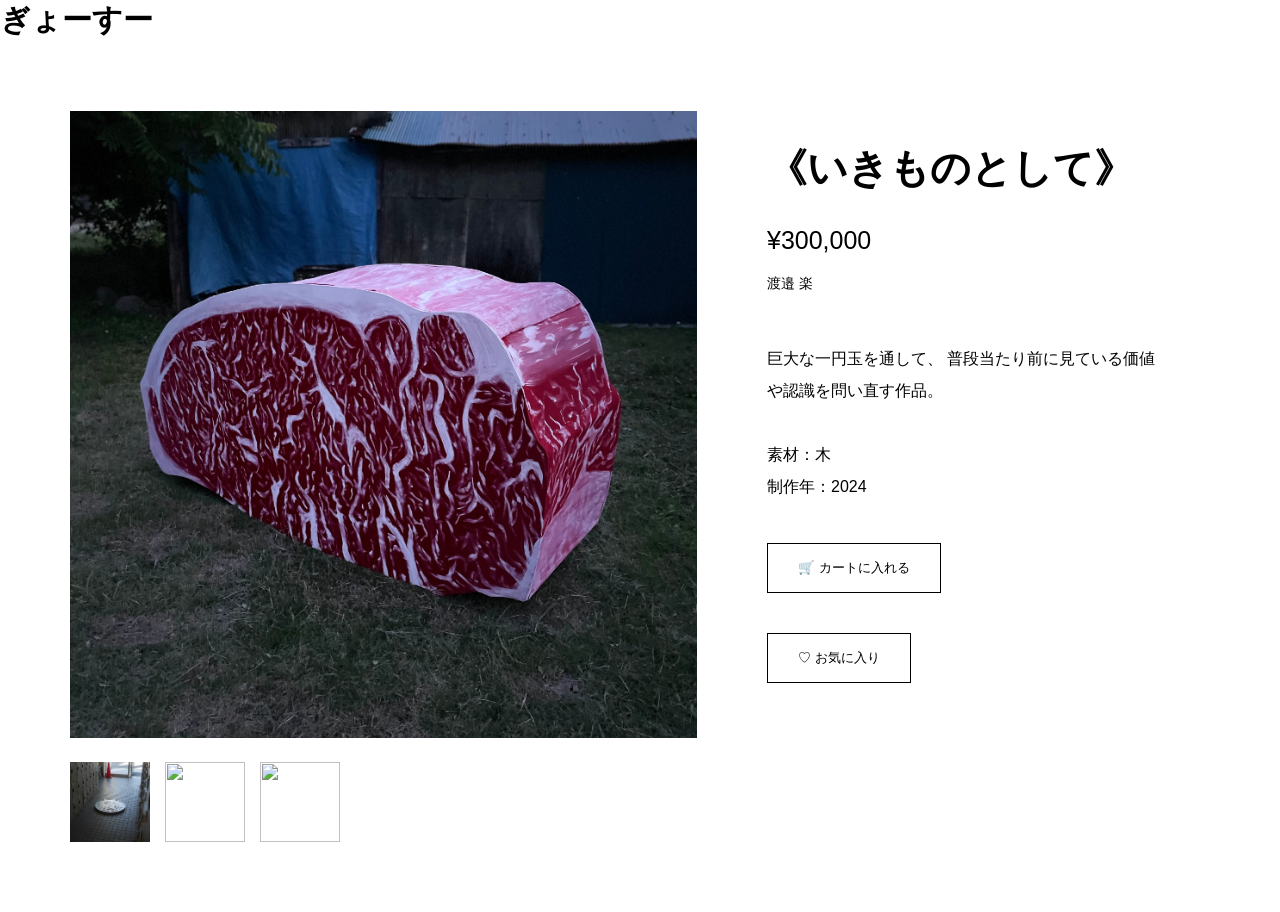
==== work1.html @ bd15546a "Update work1.html" ====
<!DOCTYPE html>
<html lang="ja">
<head>
<meta charset="UTF-8">
<meta name="viewport" content="width=device-width, initial-scale=1.0">
<title>いきものとして</title>

<style>

body, html {
  margin: 0;
  padding: 0;
  font-family: "Helvetica", sans-serif;
  background: #fff;
  color: #000;
  overflow-x: hidden;
}

.logo {
  top: 20px;
  left: 50%;
  transform:translateX(-50%);
  font-size: 30px;
  font-weight: bold;
  z-index: 950;
  color: #000;
  text-decoration: none;
}


.container{
display:flex;
gap:70px;
padding:70px;
align-items:flex-start;
}

.gallery{
width:55%;
}

.main-image{
width:100%;
aspect-ratio:1 / 1;
object-fit:cover;
}

.thumbnail-area{
display:flex;
gap:15px;
margin-top:20px;
}

.thumbnail{
width:80px;
height:80px;
object-fit:cover;
cursor:pointer;
}

.info{
flex:1;
padding-top:30px;
}

.title{
font-size:40px;
font-weight:bold;
margin-bottom:30px;
}

.price{
font-size:25px;
margin-bottom:20px;
}

.artist{
font-size:14px;
margin-bottom:50px;
}

.description{
line-height:2;
max-width:400px;
}

button{
padding:15px 30px;
margin-top:40px;
background:white;
border:1px solid black;
cursor:pointer;
}

</style>
</head>

<body>

<header>
<a href="index.html" class="logo">ぎょーすー</a>
</header>

<div class="container">

<div class="gallery">

<img id="mainImage" class="main-image" src="img1.jpg">

<div class="thumbnail-area">

<img class="thumbnail" src="../img2.jpg" onclick="changeImage('../img2.jpg')">

<img class="thumbnail" src="../img2_2.jpg" onclick="changeImage('../img2_2.jpg')">

<img class="thumbnail" src="../img2_3.jpg" onclick="changeImage('../img2_3.jpg')">

</div>

</div>


<div class="info">

<div class="title">
《いきものとして》
</div>

<div class="price">
¥300,000
</div>

<div class="artist">
渡邉 楽
</div>

<div class="description">
巨大な一円玉を通して、
普段当たり前に見ている価値や認識を問い直す作品。
<br><br>
素材：木
<br>
制作年：2024
</div>

<button>
🛒 カートに入れる
</button>

<br>

<button>
♡ お気に入り
</button>

</div>

</div>


<script>

function changeImage(src){
document.getElementById("mainImage").src = src;
}
@media(max-width:800px){

.container{
display:flex;
flex-direction:column;
gap:30px;
padding:30px;
}

.gallery{
width:100%;
}

.main-image{
width:100%;
aspect-ratio:1 / 1;
}

.thumbnail-area{
gap:10px;
margin-top:15px;
}

.thumbnail{
width:60px;
height:60px;
}

.info{
padding-top:0;
}

.title{
font-size:30px;
margin-bottom:20px;
}

.price{
font-size:22px;
margin-bottom:15px;
}

.artist{
font-size:14px;
margin-bottom:30px;
}

.description{
line-height:1.8;
}

button{
width:100%;
}

}
</script>

</body>
</html>
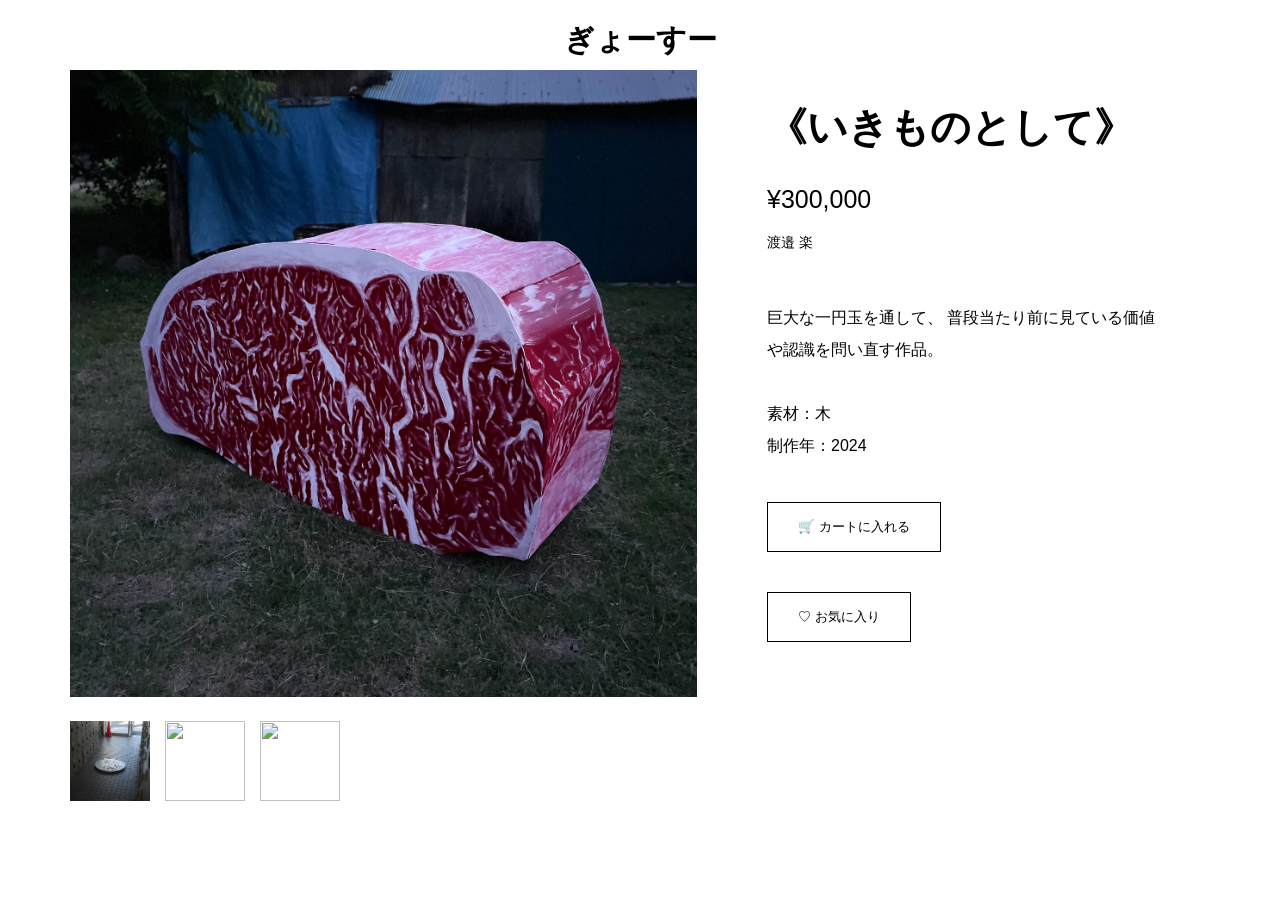
==== commit 7bca70cc: "Update work1.html" ====
--- a/work1.html
+++ b/work1.html
@@ -17,6 +17,7 @@
 }
 
 .logo {
+  position:absolute;
   top: 20px;
   left: 50%;
   transform:translateX(-50%);
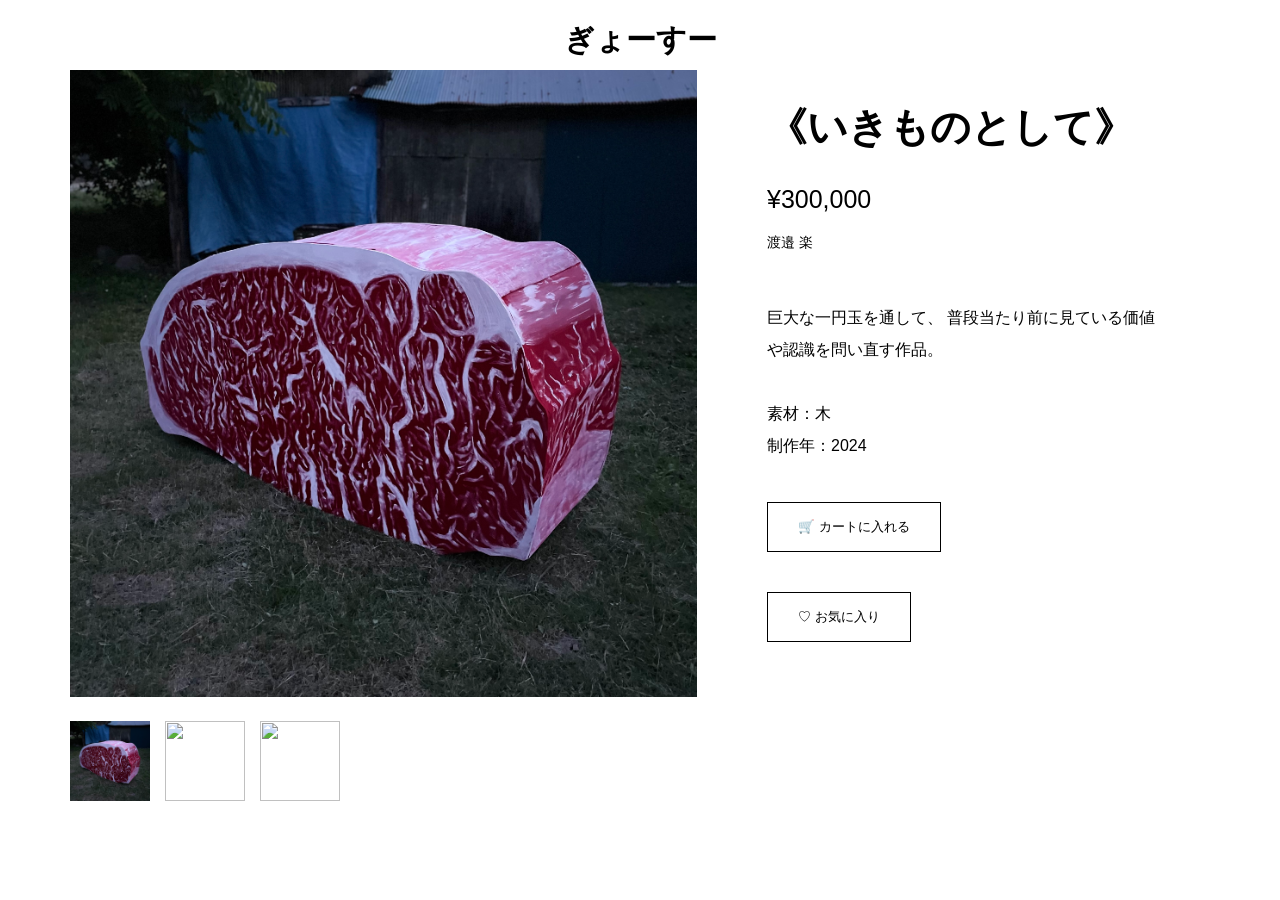
==== commit 917f823c: "Update work1.html" ====
--- a/work1.html
+++ b/work1.html
@@ -14,6 +14,16 @@
   background: #fff;
   color: #000;
   overflow-x: hidden;
+}
+  .header-bar {
+  position:absolute;
+  top: 0;
+  left: 0;
+  width: 100%;
+  height: 65px;              /* ロゴ位置に合わせた高さ */
+  background: #fff;
+  z-index: 900;              /* 画像より前に必ず来る */
+  pointer-events: none;      /* この帯はクリック無効 */
 }
 
 .logo {
@@ -92,7 +102,62 @@
 border:1px solid black;
 cursor:pointer;
 }
-
+@media(max-width:800px){
+
+.container{
+display:flex;
+flex-direction:column;
+gap:30px;
+padding:30px;
+}
+
+.gallery{
+width:100%;
+}
+
+.main-image{
+width:100%;
+aspect-ratio:1 / 1;
+}
+
+.thumbnail-area{
+gap:10px;
+margin-top:15px;
+}
+
+.thumbnail{
+width:60px;
+height:60px;
+}
+
+.info{
+padding-top:0;
+}
+
+.title{
+font-size:30px;
+margin-bottom:20px;
+}
+
+.price{
+font-size:22px;
+margin-bottom:15px;
+}
+
+.artist{
+font-size:14px;
+margin-bottom:30px;
+}
+
+.description{
+line-height:1.8;
+}
+
+button{
+width:100%;
+}
+
+}
 </style>
 </head>
 
@@ -110,9 +175,9 @@
 
 <div class="thumbnail-area">
 
-<img class="thumbnail" src="../img2.jpg" onclick="changeImage('../img2.jpg')">
-
-<img class="thumbnail" src="../img2_2.jpg" onclick="changeImage('../img2_2.jpg')">
+<img class="thumbnail" src="img1.jpg" onclick="changeImage('img1.jpg')">
+
+<img class="thumbnail" src="img1_2.heic" onclick="changeImage('img1_2.heic')">
 
 <img class="thumbnail" src="../img2_3.jpg" onclick="changeImage('../img2_3.jpg')">
 
@@ -164,62 +229,7 @@
 function changeImage(src){
 document.getElementById("mainImage").src = src;
 }
-@media(max-width:800px){
-
-.container{
-display:flex;
-flex-direction:column;
-gap:30px;
-padding:30px;
-}
-
-.gallery{
-width:100%;
-}
-
-.main-image{
-width:100%;
-aspect-ratio:1 / 1;
-}
-
-.thumbnail-area{
-gap:10px;
-margin-top:15px;
-}
-
-.thumbnail{
-width:60px;
-height:60px;
-}
-
-.info{
-padding-top:0;
-}
-
-.title{
-font-size:30px;
-margin-bottom:20px;
-}
-
-.price{
-font-size:22px;
-margin-bottom:15px;
-}
-
-.artist{
-font-size:14px;
-margin-bottom:30px;
-}
-
-.description{
-line-height:1.8;
-}
-
-button{
-width:100%;
-}
-
-}
+
 </script>
 
 </body>
